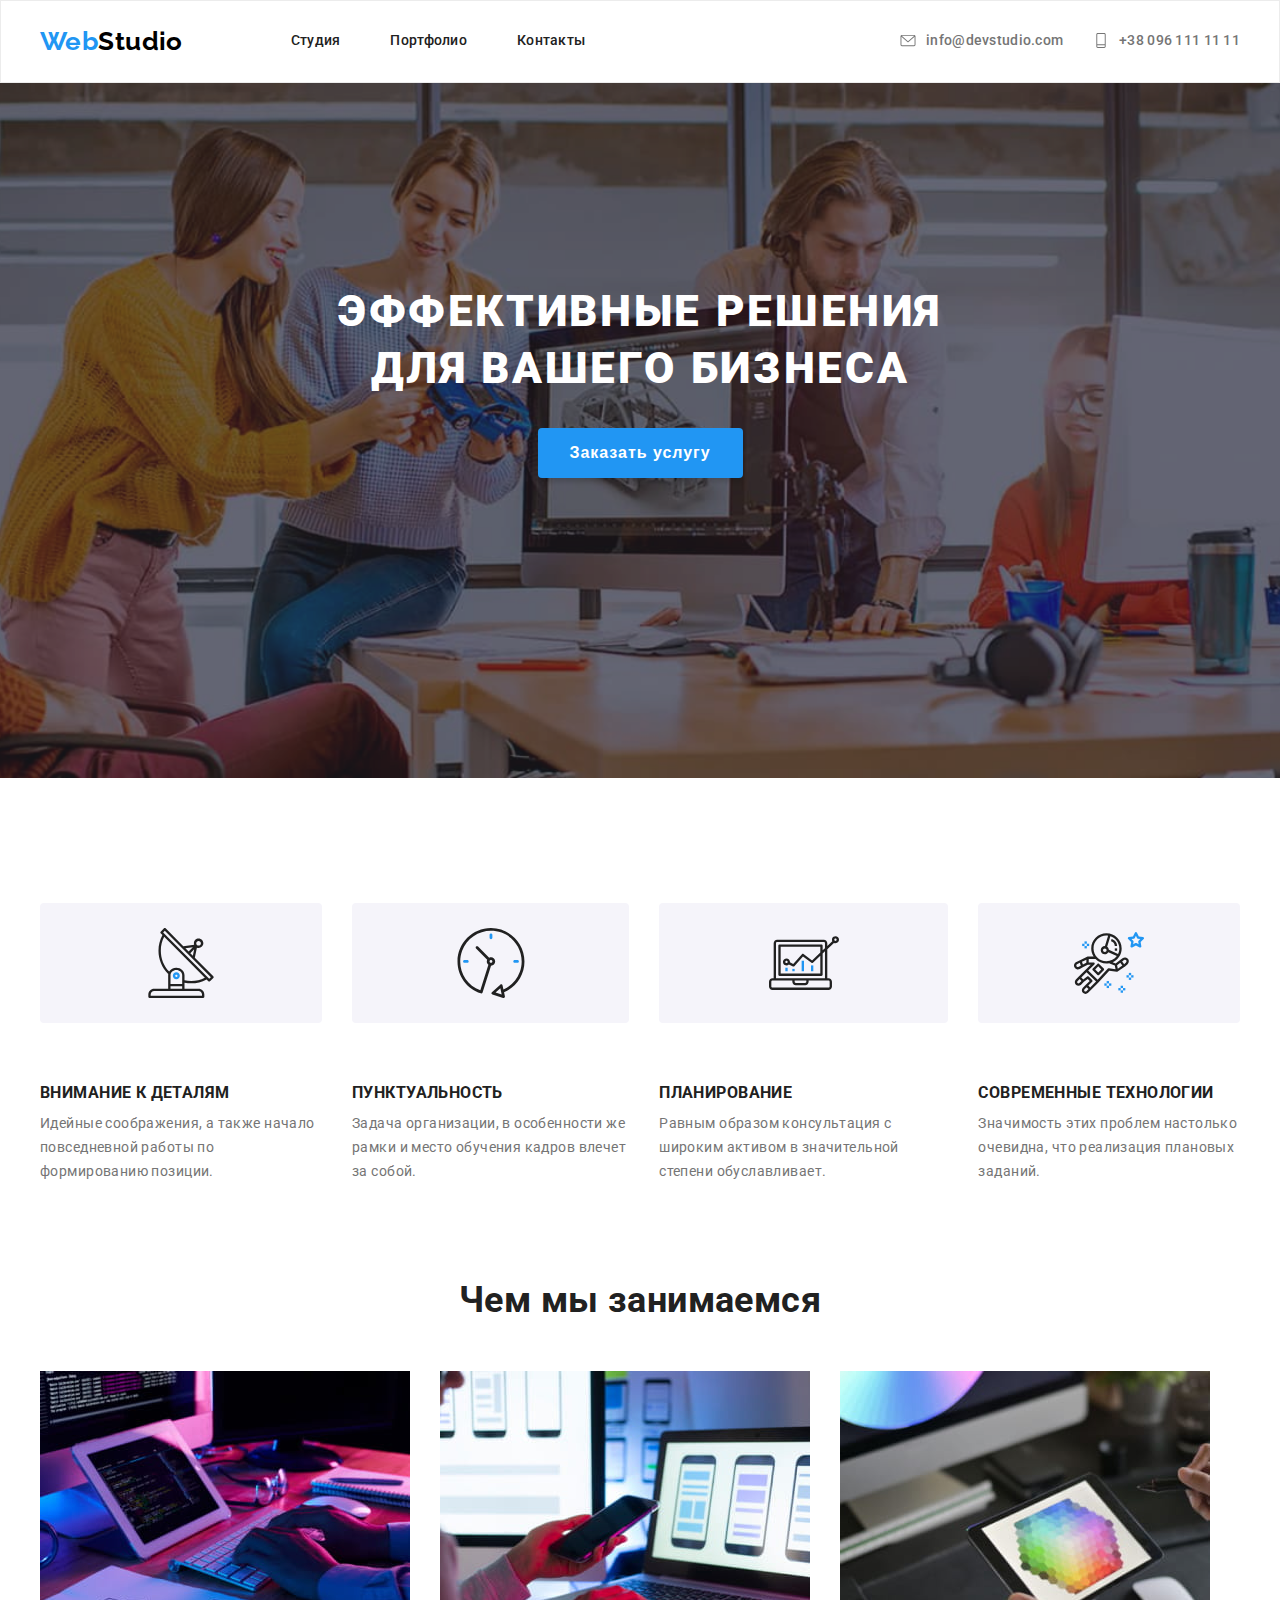
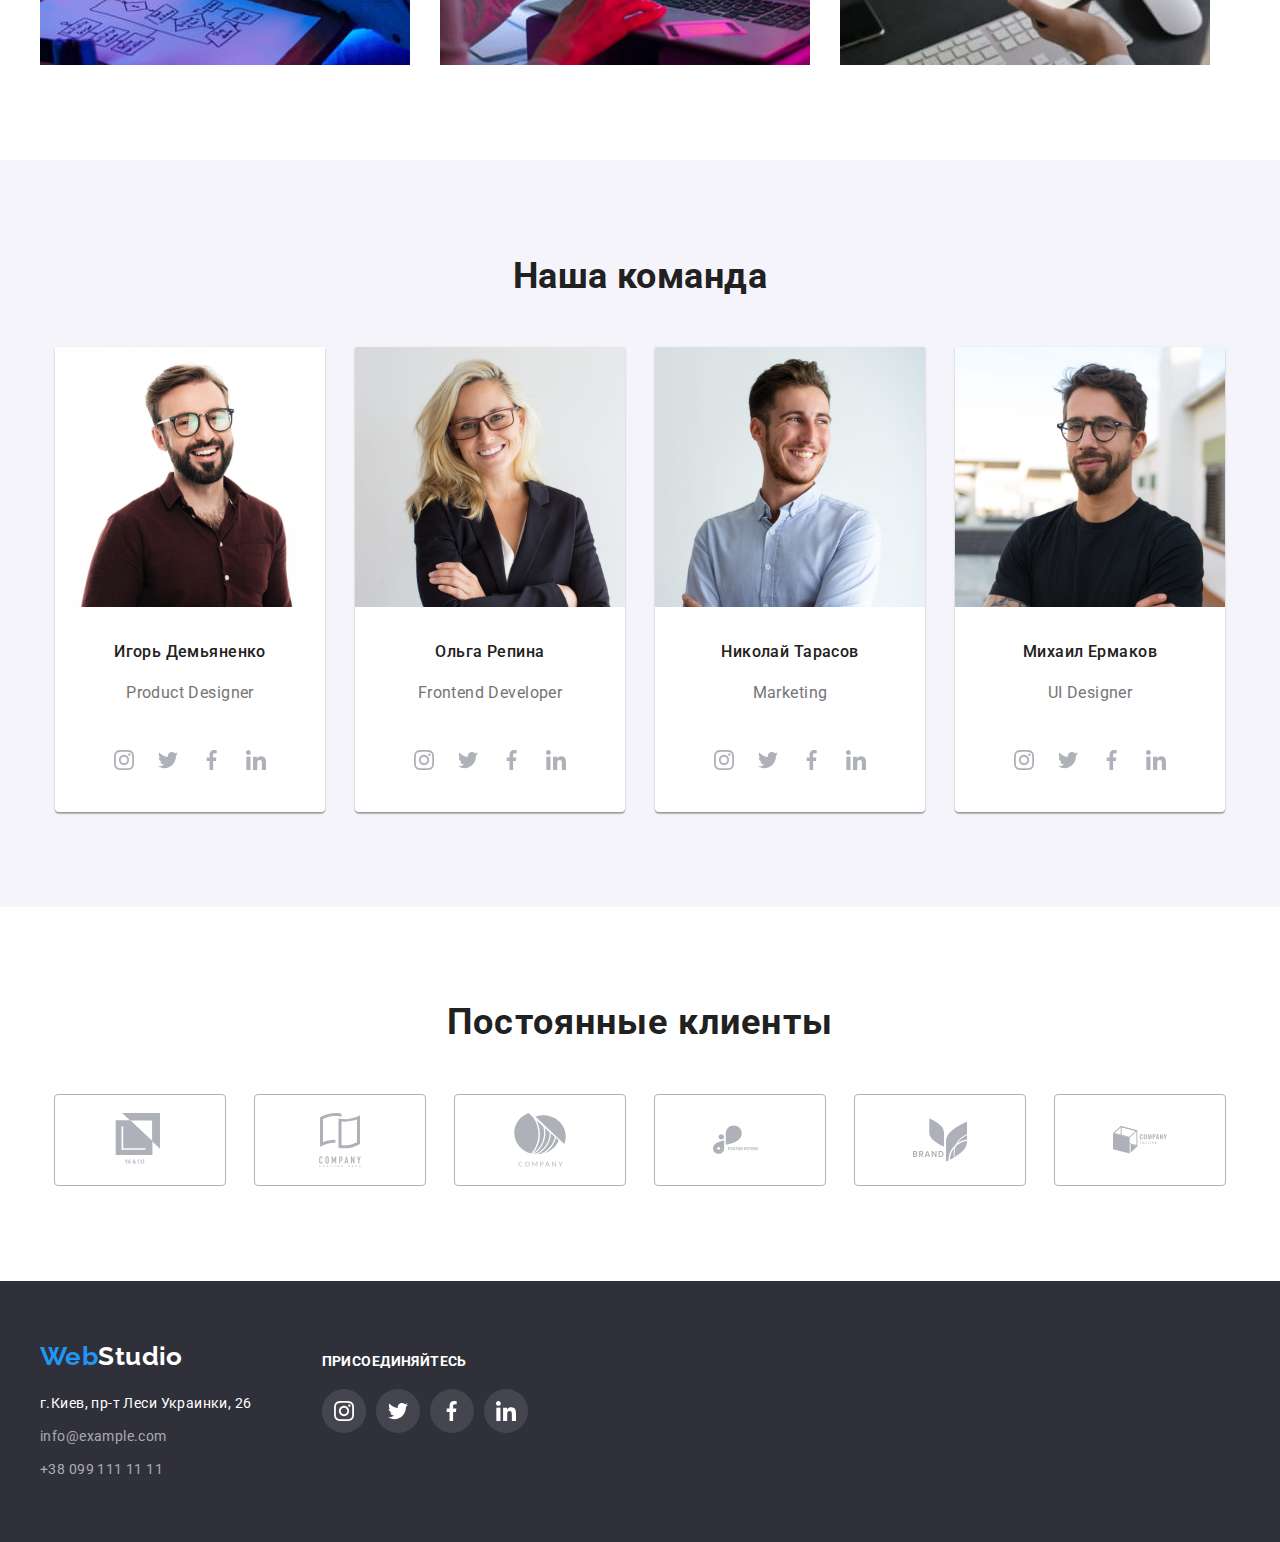
==== index.html @ d82851b7 "first commit" ====
<!DOCTYPE html>
<html lang="ru">
<head>
    <meta charset="UTF-8">
    <meta name="viewport" content="width=device-width, initial-scale=1.0">
    <title>Студия главная страница.</title>
    <link href="https://fonts.googleapis.com/css2?family=Raleway:wght@700&family=Roboto:wght@400;500;700;900&display=swap"
        rel="stylesheet">
        <link rel="stylesheet" href="https://cdnjs.cloudflare.com/ajax/libs/modern-normalize/1.0.0/modern-normalize.min.css"
            integrity="sha512-ISS7cAi1PEhQ8jnbJpJZMd29NlhNj4AWYyLOSp2CE/CsHxTCu+r+t0D2yoJudVrd0/8fTVPUVDzY5Tvli75u/g=="
            crossorigin="anonymous" />
    <link rel="stylesheet" href="./css/styles.css">
</head>
<body>
<!--------HEADER--------->
    <header class="header">
        <div class="container">
            <a class="logo" href="./index.html"> Web<span class="logo-black">Studio</span>
            </a>
            <nav class="navi">
                <ul class="navi-list">
                    <li class="item">
                        <a class="link current" href="./index.html">Студия</a>
                    </li>
                    <li class="item">
                        <a class="link" href="./portfolio.html">Портфолио</a>
                    </li>
                    <li class="item">
                        <a class="link" href="">Контакты</a>
                    </li>
                </ul>
            </nav>
            <ul class="header-contact">
                <li class="item">
                    <a class="link" href="mailto:info@devstudio.com">
                        <svg class="icon-header" width="16" height="15">
                            <use href="./images/sprite-main.svg#icon-mail"></use>
                          </svg> info@devstudio.com
                    </a>
                    </li>
                <li class="item">
                    <a class="link" href="tel:+380961111111">
                        <svg class="icon-header" width="16" height="15">
                            <use href="./images/sprite-main.svg#icon-tel"></use>
                          </svg> +38 096 111 11 11
                    </a>
                </li>
            </ul>
        </div>
    </header>
    <main>
<!----------HERO---------->
        <section class="hero overlay">
            <div class="container hero">
                <h1 class="hero-title">Эффективные решения <br />для вашего бизнеса</h1>
                <button class="main-button" type="button" >Заказать услугу</button>
            </div>
        </section>
<!--------FEATURES------->
        <section class="section features">
            <div class="container">
                <h2 class="features-title visually-hidden" >Особенности компании</h2>
                <ul class="features-list">
                    <li class="item">
                        <a href="#" class="features-logo">
                            <svg class="features-logo-svg" width="70" height="70">
                                <use href="./images/sprite-main.svg#icon-antenna-1"></use>
                            </svg>
                        </a>
                        <h3 class="title">Внимание к деталям</h3>
                        <p class="text">
                            Идейные соображения, а также начало повседневной работы по
                            формированию позиции.
                        </p>
                    </li>
                    <li class="item">
                        <a class="features-logo" href="#">
                            <svg class="features-logo-svg" width="70" height="70">
                                <use href="./images/sprite-main.svg#icon-clock-2"></use>
                            </svg>
                        </a>
                        <h3 class="title">Пунктуальность</h3>
                        <p class="text">
                            Задача организации, в особенности же рамки и место обучения кадров
                            влечет за собой.
                        </p>
                    </li>
                    <li class="item">
                        <a class="features-logo" href="#">
                            <svg class="features-logo-svg" width="70" height="70">
                                <use href="./images/sprite-main.svg#icon-diagram-3"></use>
                            </svg>
                        </a>
                        <h3 class="title">Планирование</h3>
                        <p class="text">
                            Равным образом консультация с широким активом в значительной
                            степени обуславливает.
                        </p>
                    </li>
                    <li class="item">
                        <a class="features-logo" href="#" >
                            <svg class="features-logo-svg" width="70" height="70">
                                <use href="./images/sprite-main.svg#icon-astronaut-4"></use>
                            </svg>
                        </a>
                        <h3 class="title">Современные технологии</h3>
                        <p class="text">
                            Значимость этих проблем настолько очевидна, что реализация
                            плановых заданий.
                        </p>
                    </li>
                </ul>
            </div>
        </section>
<!------SPECIALIZATION------>
        <section class="section specialization">
            <div class="container">
                <h2 class="title">Чем мы занимаемся</h2>
                <ul class="specialization-list">
                    <li class="item">
                        <img class="img" src="./images/specialization/studio-1.jpg"  alt="Разработка веб сайтов." />
                    </li>
                    <li class="item">
                        <img class="img" src="./images/specialization/studio-2.jpg"  alt="Разработка приложений." />
                    </li>
                    <li class="item">
                        <img class="img" src="./images/specialization/studio-3.jpg"  alt="Разработка фирменных стилей." />
                    </li>
                </ul>
            </div>
        </section>
<!---------TEAM--------->
        <section class="section team">
            <div class="container">
                <h2 class="team-title">Наша команда</h2>
                <ul class="team-list">
                    <li class="item">
                        <img class="team-face" src="./images/team/k-1.jpg" width="270" height="260" alt="сотрудник Игорь Демьяненко"/>
                        <h3 class="title">Игорь Демьяненко</h3>
                        <p class="text" lang="en">Product Designer</p>
                        <ul class="social-list">
                            <li class="social-item">
                                <a class="social-link" href="#">
                                    <svg class="social-logo" width="20" height="20">
                                        <use href="./images/sprite-main.svg#icon-instagram"></use>
                                    </svg>
                                </a>
                            </li>
                            <li class="social-item">
                                <a class="social-link" href="#">
                                    <svg class="social-logo" width="20" height="20">
                                        <use href="./images/sprite-main.svg#icon-tvitter"></use>
                                    </svg>
                                </a>
                            </li>
                            <li class="social-item">
                                <a class="social-link" href="#">
                                    <svg class="social-logo" width="20" height="20">
                                        <use href="./images/sprite-main.svg#icon-fasebook"></use>
                                    </svg>
                                </a>
                            </li>
                            <li class="social-item">
                                <a class="social-link" href="#">
                                    <svg class="social-logo" width="20" height="20">
                                        <use href="./images/sprite-main.svg#icon-linkedin"></use>
                                    </svg>
                                </a>
                            </li>
                        </ul>
                    </li>
                    <li class="item">
                        <img class="team-face" src="./images/team/k-2.jpg" width="270" height="260" alt="сотрудник Ольга Репина"/>
                        <h3 class="title">Ольга Репина</h3>
                        <p class="text" lang="en">Frontend Developer</p>
                        <ul class="social-list">
                            <li class="social-item">
                                <a class="social-link" href="#">
                                    <svg class="social-logo" width="20" height="20">
                                        <use href="./images/sprite-main.svg#icon-instagram"></use>
                                    </svg>
                                </a>
                            </li>
                            <li class="social-item">
                                <a class="social-link" href="#">
                                    <svg class="social-logo" width="20" height="20">
                                        <use href="./images/sprite-main.svg#icon-tvitter"></use>
                                    </svg>
                                </a>
                            </li>
                            <li class="social-item">
                                <a class="social-link" href="#">
                                    <svg class="social-logo" width="20" height="20">
                                        <use href="./images/sprite-main.svg#icon-fasebook"></use>
                                    </svg>
                                </a>
                            </li>
                            <li class="social-item">
                                <a class="social-link" href="#">
                                    <svg class="social-logo" width="20" height="20">
                                        <use href="./images/sprite-main.svg#icon-linkedin"></use>
                                    </svg>
                                </a>
                            </li>
                        </ul>
                    </li>
                    <li class="item">
                        <img class="team-face" src="./images/team/k-3.jpg" width="270" height="260" alt="сотрудник Николай Тарасов"/>
                        <h3 class="title">Николай Тарасов</h3>
                        <p class="text" lang="en">Marketing</p>
                        <ul class="social-list">
                            <li class="social-item">
                                <a class="social-link" href="">
                                    <svg class="social-logo" width="20" height="20">
                                        <use href="./images/sprite-main.svg#icon-instagram"></use>
                                    </svg>
                                </a>
                            </li>
                            <li class="social-item">
                                <a class="social-link" href="">
                                    <svg class="social-logo" width="20" height="20">
                                        <use href="./images/sprite-main.svg#icon-tvitter"></use>
                                    </svg>
                                </a>
                            </li>
                            <li class="social-item">
                                <a class="social-link" href="">
                                    <svg class="social-logo" width="20" height="20">
                                        <use href="./images/sprite-main.svg#icon-fasebook"></use>
                                    </svg>
                                </a>
                            </li>
                            <li class="social-item">
                                <a class="social-link" href="">
                                    <svg class="social-logo" width="20" height="20">
                                        <use href="./images/sprite-main.svg#icon-linkedin"></use>
                                    </svg>
                                </a>
                            </li>
                        </ul>
                    </li>
                    <li class="item">
                        <img class="team-face" src="./images/team/k-4.jpg" width="270" height="260" alt="сотрудник Михаил Ермаков"/>
                        <h3 class="title">Михаил Ермаков</h3>
                        <p class="text" lang="en">UI Designer</p>
                        <ul class="social-list">
                            <li class="social-item">
                                <a class="social-link" href="">
                                    <svg class="social-logo" width="20" height="20">
                                        <use href="./images/sprite-main.svg#icon-instagram"></use>
                                    </svg>
                                </a>
                            </li>
                            <li class="social-item">
                                <a class="social-link" href="">
                                    <svg class="social-logo" width="20" height="20">
                                        <use href="./images/sprite-main.svg#icon-tvitter"></use>
                                    </svg>
                                </a>
                            </li>
                            <li class="social-item">
                                <a class="social-link" href="">
                                    <svg class="social-logo" width="20" height="20">
                                        <use href="./images/sprite-main.svg#icon-fasebook"></use>
                                    </svg>
                                </a>
                            </li>
                            <li class="social-item">
                                <a class="social-link" href="">
                                    <svg class="social-logo" width="20" height="20">
                                        <use href="./images/sprite-main.svg#icon-linkedin"></use>
                                    </svg>
                                </a>
                            </li>
                        </ul>
                    </li>
                </ul>
            </div>
        </section>
<!-------Clients-------->
        <section class="section clients">
            <div class="container">
                <h2 class="title-clients">Постоянные клиенты</h2>
                <ul class="clients-list">
                    <li class="item">
                        <a class="link-clients-logo">
                            <svg class="clients-logo" width="170px" height="90px">
                                <use href="./images/sprite-main.svg#icon-clients-logo1"></use>
                            </svg>
                        </a>
                    </li>
                    <li class="item">
                        <a class="link-clients-logo">
                            <svg class="clients-logo" width="170px" height="90px">
                                <use href="./images/sprite-main.svg#icon-clients-logo2"></use>
                            </svg>
                        </a>
                    </li>
                    <li class="item">
                        <a class="link-clients-logo">
                            <svg class="clients-logo" width="170px" height="90px">
                                <use href="./images/sprite-main.svg#icon-clients-logo3"></use>
                            </svg>
                        </a>
                    </li>
                    <li class="item">
                        <a class="link-clients-logo">
                            <svg class="clients-logo" width="200px" height="150px">
                                <use href="./images/sprite-main.svg#icon-clients-logo4"></use>
                            </svg>
                        </a>
                    </li>
                    <li class="item">
                        <a class="link-clients-logo">
                            <svg class="clients-logo" width="170px" height="90px">
                                <use href="./images/sprite-main.svg#icon-clients-logo5"></use>
                            </svg>
                        </a>
                    </li>
                    <li class="item">
                        <a class="link-clients-logo">
                            <svg class="clients-logo" width="170px" height="90px">
                                <use href="./images/sprite-main.svg#icon-clients-logo6"></use>
                            </svg>
                        </a>
                    </li>
                </ul>
            </div>
        </section>
        </main>
    </main>
<!-----fOOTER------->
    <footer class="footer">
        <div class="container">
            <div class="footer-left-side">
                <a class="logo" href="./index.html"> Web<span class="logo-white">Studio</span>
                </a>
                <address>
                    <a class="address" target="_blank" rel="noopener noreferrer"
                        href="https://www.google.com.ua/maps/place/%D0%B1%D1%83%D0%BB.+%D0%9B%D0%B5%D1%81%D0%B8+%D0%A3%D0%BA%D1%80%D0%B0%D0%B8%D0%BD%D0%BA%D0%B8,+26,+%D0%9A%D0%B8%D0%B5%D0%B2,+02000/@50.4257909,30.5376412,16.75z/data=!4m8!1m2!2m1!1z0LMuINCa0LjQtdCyLCDQv9GALdGCINCb0LXRgdC4INCj0LrRgNCw0LjQvdC60LgsIDI2!3m4!1s0x40d4cf0e033ecbe9:0x57a4dffefec77da0!8m2!3d50.4265807!4d30.5383858?hl=ru">г.Киев,
                        пр-т Леси Украинки, 26</a>
                    <a class="contact" href="mailto:info@example.com">info@example.com</a>
                    <a class="contact" href="tel:+380991111111">+38 099 111 11 11</a>
                </address>
            </div>
            <div class="footer-social">
                <p class="footer-social-title">присоединяйтесь</p>
                <ul class="footer-social-list">
                    <li class="footer-social-item">
                        <a class="footer-social-link">
                            <svg class="footer-social-logo" width="20" height="20">
                                <use href="./images/sprite-main.svg#icon-instagram">
                                </use>
                            </svg>
                        </a>
                    </li>
                    <li class="footer-social-item">
                        <a class="footer-social-link">
                            <svg class="footer-social-logo" width="20" height="20">
                                <use href="./images/sprite-main.svg#icon-tvitter">
                                </use>
                            </svg>
                        </a>
                    </li>
                    <li class="footer-social-item">
                        <a class="footer-social-link">
                            <svg class="footer-social-logo" width="20" height="20">
                                <use href="./images/sprite-main.svg#icon-fasebook">
                                </use>
                            </svg>
                        </a>
                    </li>
                    <li class="footer-social-item">
                        <a class="footer-social-link">
                            <svg class="footer-social-logo" width="20" height="20">
                                <use href="./images/sprite-main.svg#icon-linkedin">
                                </use>
                            </svg>
                        </a>
                    </li>
                </ul>
            </div>
        </div>
    </footer>
 </body>
</html>
---- css/styles.css ----
/* ====================== Палитра ==================================*/
/*Основной цвет текста #212121*/
/*Вторичный цвет текста #757575 */
/*Фоновый цвет #FFFFFF */
/*Акцент #2196F3*/
/*Футер #2F303A*/
/* Сетка 1170*37 */

/* ====================== Базовый сброс =============================*/
h1,h2,h3,h4,h5,h6,p {
  margin: 0;
}
ul,ol {
  padding: 0;
  margin: 0;
  list-style: none;
}
img {
  display: block;
}
.link{
  text-decoration: none;
}
.address {
  font-style: normal;
}
/* ====================== Наследование =============================*/
:root {
  --text-color: #212121;
  --secindary-text-color: #757575;
  --bg-color: #ffffff;
  --akcent-color: #2196f3;
  --baner-color: #2f303a;
}
body {
  font-family: Roboto, sans-serif;
  font-size: 14px;
  letter-spacing: 0.03em;
  background-color: var(--bg-color);
  color: var(--text-color);
  margin: 0;
}
/* ====================== Components ================================*/
.visually-hidden {
  position: absolute !important;
  clip: rect(1px 1px 1px 1px); /* IE6, IE7 */
  clip: rect(1px, 1px, 1px, 1px);
  padding: 0 !important;
  border: 0 !important;
  height: 1px !important;
  width: 1px !important;
  overflow: hidden;
}
.container {
  margin: auto;
  width: 1200px;
  padding-left: 15px;
  padding-right: 15px;
}
.section {
  margin: auto;
  padding-top: 95px;
  padding-bottom: 95px;
}
.logo {
  display: block;
  font-family: Raleway, sans-serif;
  font-size: 26px;
  font-weight: bold;
  line-height: 1.2;
  color: var(--akcent-color);
  text-decoration: none;
}
.logo-black {
  color: #000000;
}
.logo-white {
  color: #ffffff;
}

/* ====================== HEADER =====================================*/
/* ====================== HEADER-NAVI =====================================*/
.header {
  border: 1px solid #ececec;
  background-image: url(./images/header-bg.png);
}
.header .container {
  display: flex;
  justify-content: space-between;
}
.header .logo {
  margin-right: 93px;
  padding-top: 25px;
  padding-bottom: 25px;
}
.navi {
  display: flex;
  justify-content: center;
  margin: 0;
}
.navi-list {
  display: flex;
  justify-content: center;
  margin-right: 300px;
 
}
.navi-list .item:not(:last-child) {
  margin-right: 50px;
}
.navi-list .link {
  position: relative;
  display: block;
  padding-top: 32px;
  padding-bottom: 32px;

  font-weight: 500;
  line-height: 1.14;
  letter-spacing: 0.02em;
  color: var(--text-color);
  text-decoration: none;
}
.navi-list .link:hover,
.navi-list .link:focus {
  color: var(--akcent-color);
}
/* ====================== HEADER-CONTACT =====================================*/
.header-contact {
  display: flex;
  justify-content: flex-end;
  margin: 0;
}
.header-contact .link {
  display: flex;
  padding-top: 32px;
  padding-bottom: 32px;

  font-weight: 500;
  line-height: 1.14;
  letter-spacing: 0.02em;
  color: var(--secindary-text-color);
}
.header-contact .item:not(:last-child){
  margin-right: 30px;
}
.header-contact .link:hover,
.header-contact .link:focus {
  color: var(--akcent-color);
}
.icon-header {
  fill: var(--secindary-text-color);
  margin-right: 10px;
}
.header-contact .link:focus .icon-header,
.header-contact .link:hover .icon-header {
  fill: var(--akcent-color);
}
/* ====================== HERO ==============================================*/
.hero{
  margin-left: auto;
  margin-right: auto;
  padding-bottom: 95px;

 height: 600px;
 max-width: 1600px;
 background-image:url(../images/hero/img-overlay-bg.png),
 url(../images/hero/img-overlay.jpg); 
 background-size: cover;
 background-position: center;
 background-repeat: no-repeat;
 background-color:  #C4C4C4;

 text-align: center;
}
.hero-title {
  margin: 0;
  padding-top: 200px;


  font-weight: 900;
  font-size: 44px;
  line-height: 1.3;
  text-align: center;
  letter-spacing: 0.06em;
  text-transform: uppercase;
  color: #ffffff;
  min-width: 696px;
}
.hero .main-button {
  margin-top: 30px;
  padding-bottom: 200px;

  min-width: 200px;
  padding: 10px 32px;
  border-radius: 4px;
  border: transparent;
  box-shadow: 0px 4px 4px rgba(0, 0, 0, 0.15);

  font-weight: bold;
  font-size: 16px;
  line-height: 1.9;
  text-align: center;
  letter-spacing: 0.06em;
  color: #ffffff;
  background-color: #2196f3;
  text-decoration: none;
}
.hero .main-button:hover,
.hero .main-button:focus {
  outline: none;
  cursor: pointer;
}
/* ====================== FEATURES ===========================================*/
.container .features-list {
  display: flex;
  justify-content: space-between;
}
.features-logo {
  display: flex;
  justify-content: center;
  align-items: center;
  
  margin: 30px auto;
  width: 100%;
  height: 120px;
  background-color: #F5F4FA;
  border-radius: 4px;
 }
.features-logo-svg {
  display: block;
  margin: 0 auto;
 } 
.features-list .item:not(:last-child) {
  margin-right: 30px;
}
.features-list .title {
  margin: 0;
  padding-top: 30px;
  text-transform: uppercase;
}
.features-list .text {
  margin-top: 10px;
  margin-bottom: 0;
  line-height: 1.71;
  color: var(--secindary-text-color);
}
/*=====================SPECIALIZATION==========================================*/
.section.specialization {
  padding-top: 0;
}
.specialization .title {
  margin-bottom: 0px;
  margin-top: 0;
  padding-bottom: 50px;

  font-weight: bold;
  font-size: 36px;
  line-height: 1.17;
  text-align: center;
  color: var(--text-color);
}
.specialization-list {
  display: flex;
  align-items: center;
  flex-wrap: wrap;
}
.specialization-list .item:not(:last-child) {
  margin-right: 30px;
}
/* ====================== TEAM ==========================================*/
.section.team {
  background-color: #f5f4fa;
}
.team-title {
  margin-top: 0;
  margin-bottom: 50px;

  font-weight: bold;
  font-size: 36px;
  line-height: 1.17;
  text-align: center;
  color: var(--text-color);
}
.container .team-list {
  display: flex;
  justify-content: space-around;
}
.team-list .title {
  margin-top: 30px;
  margin-bottom: 10px;

  font-weight: 500;
  font-size: 16px;
  line-height: 1.9;
  text-align: center;
  color: var(--text-color);
}
.team-list .text {
  margin-bottom: 0;
  margin-top: 0;
  padding-bottom: 30px;

  font-size: 16px;
  line-height: 1.9;
  text-align: center;
  color: var(--secindary-text-color);
}
.team-list .item {
  background-color: #ffffff;
  background: #FFFFFF;
  box-shadow: 0px 1px 3px rgba(0, 0, 0, 0.12), 0px 1px 1px rgba(0, 0, 0, 0.14), 0px 2px 1px rgba(0, 0, 0, 0.2);
  border-radius: 0px 0px 4px 4px;

}
/* ====================== team-sotial ========================================*/
.social-list {
  display: flex;
  justify-content: center;
  align-items: center;
  margin: auto;
  margin-bottom: 30px;

  width: 206px;
  height: 44px;
}
.social-link {
  display: flex;

  width: 44px;
  height: 44px;
  border-radius: 50%;
}
.social-link:hover,
.social-link:focus {
  background-color: var(--akcent-color);
}
.social-logo {
  display: block;
  justify-content: center;
  align-items: center;
  margin: auto;

  width: 20px;
  height: 20px;
  fill: #afb1b8;
}
.social-link:hover .social-logo,
.social-link:focus .social-logo {
  background-color: var(--akcent-color);
  fill: white;
}

/* ====================== Clients ==========================================*/
.title-clients {
  margin-top: 0;
  margin-bottom: 50px;

  font-weight: bold;
  font-size: 36px;
  line-height: 1.166;
  text-align: center;
  letter-spacing: 0.03em;
  color: var(--text-color);
}
.clients-list {
  display: flex;
  justify-content: space-around;
  align-items: center;
}
.link-clients-logo {
  display: flex;
  width: 170px;
  height: 90px;
  border: 1px solid #afb1b8;
  border-radius: 4px;
}
.link-clients-logo:hover,
.link-clients-logo:focus {
  border: 1px solid var(--akcent-color);
}
.clients-logo {
  margin: auto;
  width: 60%;
  height: 60%;
  background-size: contain;
  background-repeat: no-repeat;
  background-position: center;
  fill: #afb1b8;
}
.link-clients-logo:hover .clients-logo,
.link-clients-logo:focus .clients-logo {
  fill: var(--akcent-color);
}
/* ======================fOOTER=========================================*/
.footer .container {
  display: flex;
  justify-content: start;
}
.footer {
  padding-bottom: 60px;
  padding-top: 60px;
  background-color: var(--baner-color);
}
.footer .address {
  display: block;
  margin-bottom: 9px;
  margin-top: 20px;

  font-style: normal;
  line-height: 1.71;
  color: #ffffff;
  text-decoration: none;
}
.footer .contact {
  display: block;
  font-style: normal;
  line-height: 1.71;
  color: rgba(255, 255, 255, 0.6);
  text-decoration: none;
}
.contact:not(:last-child) {
  margin-bottom: 9px;
}

/* ======================fOOTER-social=========================================*/
.footer-social-title {
  padding-left: 70px;
  margin-top: 12px;
  margin-bottom: 20px;

  font-family: Roboto, sans-serif;
  font-style: normal;
  font-weight: bold;
  font-size: 14px;
  line-height: 16px;
  letter-spacing: 0.03em;
  text-transform: uppercase;
  color: #ffffff;
}
.footer-social-list {
  display: flex;
  justify-content: space-between;
  align-items: center;
  /* padding-left: 70px; */
  margin-left: 70px;
}
.footer-social-link {
  display: flex;
  justify-content: center;
  align-items: center;
  margin-right: 10px;

  width: 44px;
  height: 44px;
  fill: #ffffff;
  background-color: rgba(255, 255, 255, 0.1);
  border-radius: 50%;

}
.footer-social-link:hover,
.footer-social-link:focus {
  background-color: var(--akcent-color);
}
/* ======================Partfolio=======================================*/

/* ======================Button=======================================*/
.button-list {
  display: flex;
  justify-content: center;
  padding-bottom: 50px;
}
.button-list .item:not(:last-child) {
  margin-right: 8px;
}
.button {
  margin-right: 8px;
  padding: 6px 22px;

  height: 38px;
  font-family: inherit;
  font-weight: 500;
  font-size: 16px;
  line-height: 1.6;
  text-align: center;
  letter-spacing: 0.03em;
  color: var(--text-color);
  border: none;
  border-radius: 4px;

}
.button:hover,
.button:focus {
  color: #ffffff;
  background-color: #2196f3;
  outline: none;
  cursor: pointer;
}
/* ======================Main=======================================*/
.partfolio-list {
  display: flex;
  flex-wrap: wrap;
  justify-content: space-between;
}
.partfolio-list .item {
  width: calc((100% - 60px) / 3);
  margin-bottom: 30px;
  border: 1px solid #eeeeee;
}
.partfolio-list .item:hover {
  box-shadow: 0px 1px 1px rgba(0, 0, 0, 0.12), 0px 4px 4px rgba(0, 0, 0, 0.06),
    1px 4px 6px rgba(0, 0, 0, 0.16);
}
.partfolio-list .item:nth-child(3n + 3) {
  margin-right: 0;
}
.partfolio-list .title {
  margin-top: 20px;
  margin-bottom: 4px;
  margin-left: 24px;

  font-weight: bold;
  font-size: 18px;
  line-height: 2;
  letter-spacing: 0.06em;
  color: var(--text-color);
}
.partfolio-list .text {
  display: block;
  margin-bottom: 20px;
  margin-left: 24px;

  font-size: 16px;
  text-align: start;
  line-height: 1.9;
  color: var(--secindary-text-color);
}
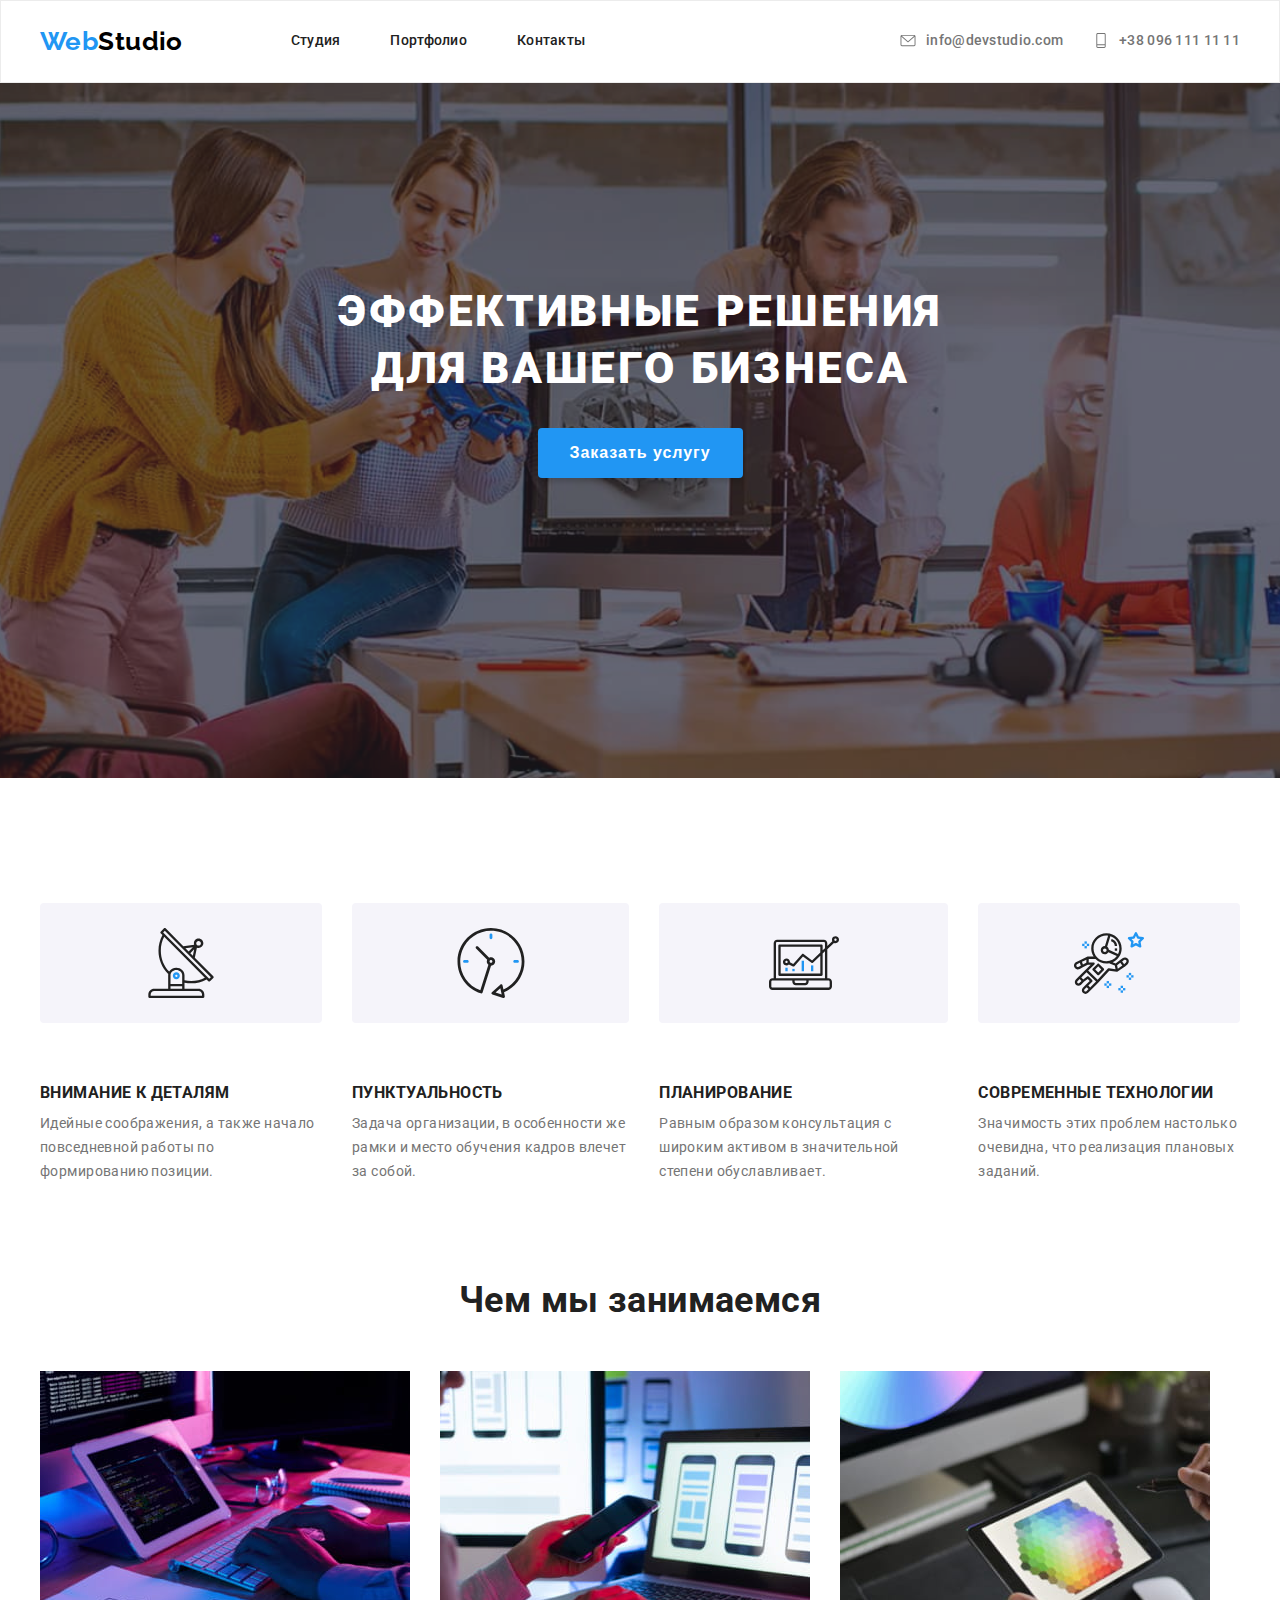
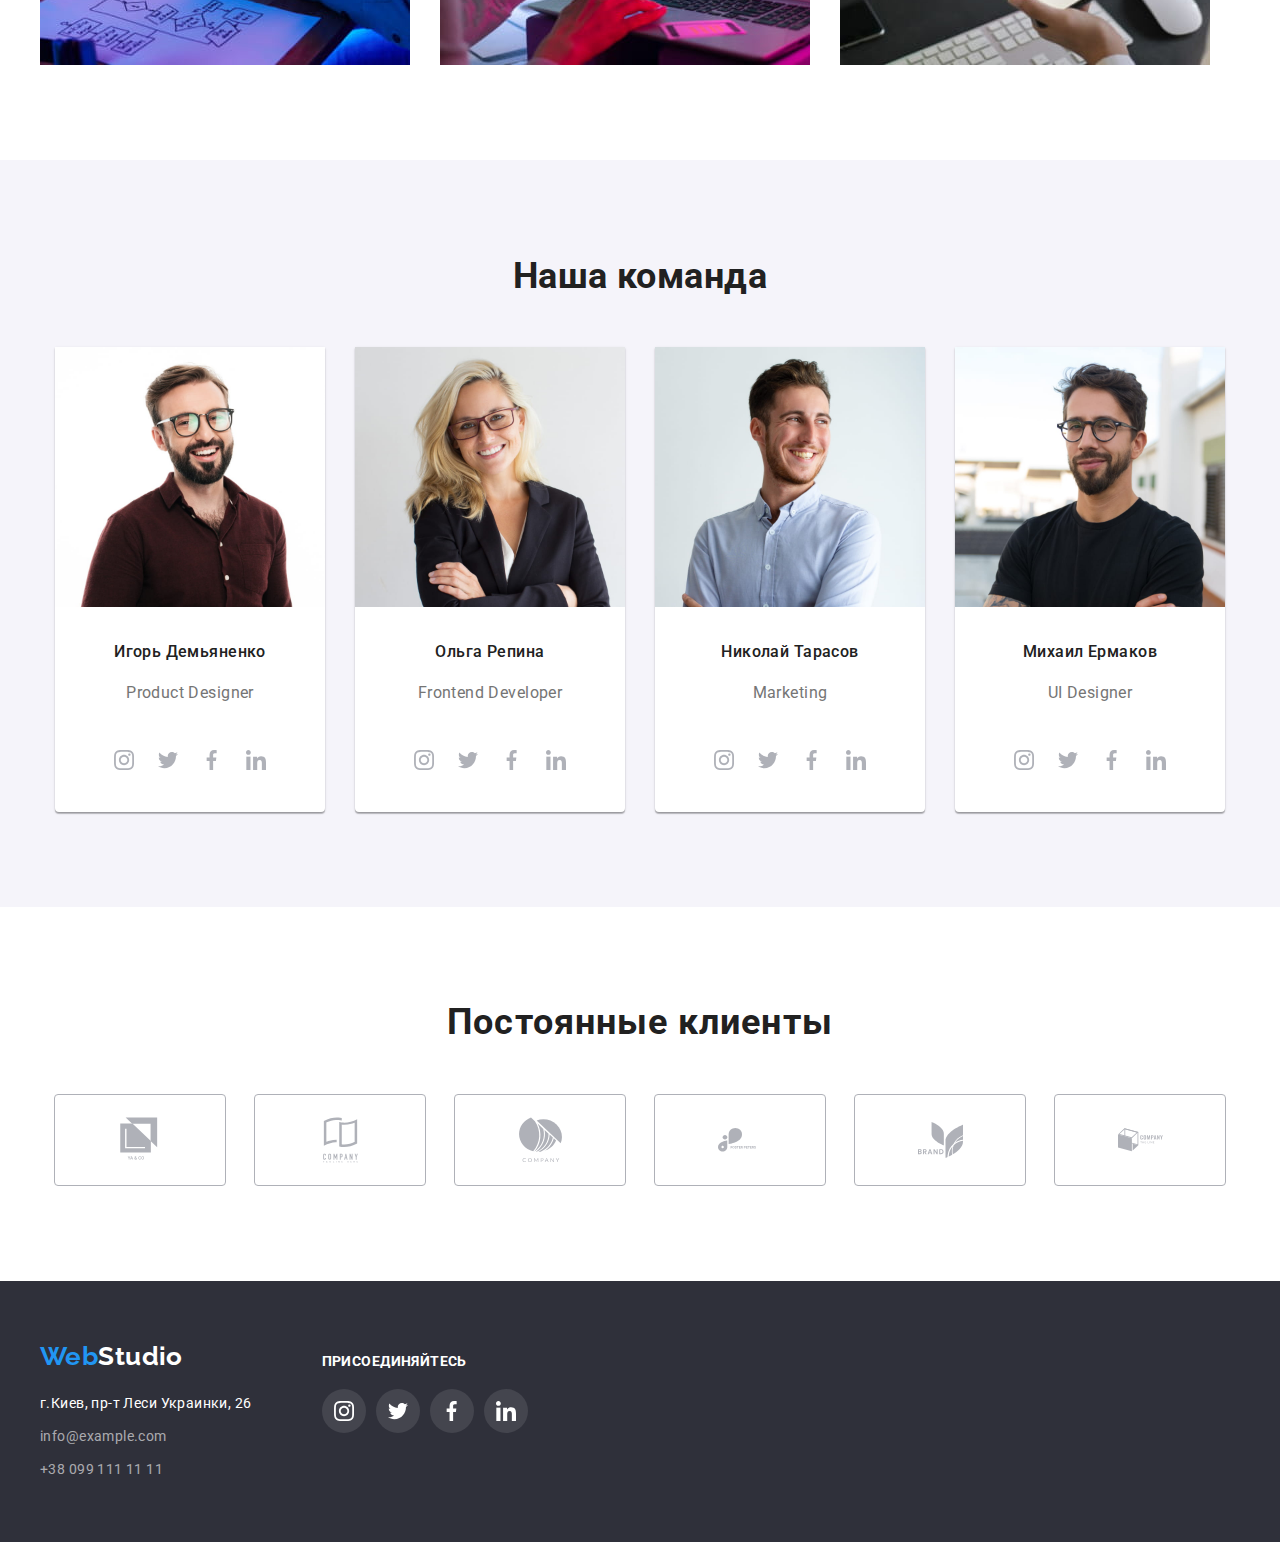
==== commit ff768894: "js done" ====
--- a/index.html
+++ b/index.html
@@ -53,7 +53,7 @@
         <section class="hero overlay">
             <div class="container hero">
                 <h1 class="hero-title">Эффективные решения <br />для вашего бизнеса</h1>
-                <button class="main-button" type="button" >Заказать услугу</button>
+                <button class="main-button" type="button" data-modal-open >Заказать услугу</button>
             </div>
         </section>
 <!--------FEATURES------->
@@ -284,42 +284,42 @@
                 <ul class="clients-list">
                     <li class="item">
                         <a class="link-clients-logo">
-                            <svg class="clients-logo" width="170px" height="90px">
+                            <svg class="clients-logo" >
                                 <use href="./images/sprite-main.svg#icon-clients-logo1"></use>
                             </svg>
                         </a>
                     </li>
                     <li class="item">
                         <a class="link-clients-logo">
-                            <svg class="clients-logo" width="170px" height="90px">
+                            <svg class="clients-logo">
                                 <use href="./images/sprite-main.svg#icon-clients-logo2"></use>
                             </svg>
                         </a>
                     </li>
                     <li class="item">
                         <a class="link-clients-logo">
-                            <svg class="clients-logo" width="170px" height="90px">
+                            <svg class="clients-logo">
                                 <use href="./images/sprite-main.svg#icon-clients-logo3"></use>
                             </svg>
                         </a>
                     </li>
                     <li class="item">
                         <a class="link-clients-logo">
-                            <svg class="clients-logo" width="200px" height="150px">
+                            <svg class="clients-logo">
                                 <use href="./images/sprite-main.svg#icon-clients-logo4"></use>
                             </svg>
                         </a>
                     </li>
                     <li class="item">
                         <a class="link-clients-logo">
-                            <svg class="clients-logo" width="170px" height="90px">
+                            <svg class="clients-logo">
                                 <use href="./images/sprite-main.svg#icon-clients-logo5"></use>
                             </svg>
                         </a>
                     </li>
                     <li class="item">
                         <a class="link-clients-logo">
-                            <svg class="clients-logo" width="170px" height="90px">
+                            <svg class="clients-logo">
                                 <use href="./images/sprite-main.svg#icon-clients-logo6"></use>
                             </svg>
                         </a>
@@ -382,5 +382,18 @@
             </div>
         </div>
     </footer>
+<!---backdrop------>
+    <div class="modal is-hidden" data-modal>
+        <div class="modal-window">
+          <button class="modal-button-close" type="button" data-modal-close >
+            <svg class="modal-close-svg" width="18" height="18" viewBox="0 0 18 18" fill="none">
+              <path
+                d="M15 4.10786L13.8921 3L9.5 7.39214L5.10786 3L4 4.10786L8.39214 8.5L4 12.8921L5.10786 14L9.5 9.60786L13.8921 14L15 12.8921L10.6079 8.5L15 4.10786Z"
+                fill="" />
+            </svg>
+          </button>
+        </div>
+    </div>
  </body>
+ <script src="./js/modal.js"></script>
 </html>--- a/css/styles.css
+++ b/css/styles.css
@@ -41,6 +41,33 @@
   margin: 0;
 }
 /* ====================== Components ================================*/
+
+.container {
+  margin: auto;
+  width: 1200px;
+  padding-left: 15px;
+  padding-right: 15px;
+}
+.section {
+  margin: 0 auto;
+  padding-top: 95px;
+  padding-bottom: 95px;
+}
+.logo {
+  display: block;
+  font-family: Raleway, sans-serif;
+  font-size: 26px;
+  font-weight: bold;
+  line-height: 1.2;
+  color: var(--akcent-color);
+  text-decoration: none;
+}
+.logo-black {
+  color: #000000;
+}
+.logo-white {
+  color: #ffffff;
+}
 .visually-hidden {
   position: absolute !important;
   clip: rect(1px 1px 1px 1px); /* IE6, IE7 */
@@ -51,38 +78,17 @@
   width: 1px !important;
   overflow: hidden;
 }
-.container {
-  margin: auto;
-  width: 1200px;
-  padding-left: 15px;
-  padding-right: 15px;
-}
-.section {
-  margin: auto;
-  padding-top: 95px;
-  padding-bottom: 95px;
-}
-.logo {
-  display: block;
-  font-family: Raleway, sans-serif;
-  font-size: 26px;
-  font-weight: bold;
-  line-height: 1.2;
-  color: var(--akcent-color);
-  text-decoration: none;
-}
-.logo-black {
-  color: #000000;
-}
-.logo-white {
-  color: #ffffff;
-}
-
 /* ====================== HEADER =====================================*/
 /* ====================== HEADER-NAVI =====================================*/
 .header {
   border: 1px solid #ececec;
   background-image: url(./images/header-bg.png);
+  background-color: #FFFFFF;
+  
+  /* position: fixed;
+  top: 5%;
+  left: 50%;
+  transform: translate(-50%,-50%); */
 }
 .header .container {
   display: flex;
@@ -93,6 +99,7 @@
   padding-top: 25px;
   padding-bottom: 25px;
 }
+/* ====================== HEADER-NAVI =====================================*/
 .navi {
   display: flex;
   justify-content: center;
@@ -379,8 +386,8 @@
 }
 .clients-logo {
   margin: auto;
-  width: 60%;
-  height: 60%;
+  width: 45px;
+  height: 60px;
   background-size: contain;
   background-repeat: no-repeat;
   background-position: center;
@@ -460,9 +467,62 @@
 .footer-social-link:focus {
   background-color: var(--akcent-color);
 }
+/* ====================== Beckdrop-Modal ===================================*/
+.modal.is-hidden{
+   opacity:0;
+   pointer-events: none;
+}
+.modal{
+  position: fixed;
+  top: 0;
+  left: 0;
+  z-index: 10;
+  opacity: 1;
+  pointer-events:1;
+
+  width: 100%;
+  height: 100%;
+  background-color: rgba(0, 0, 0, 0.2);
+}
+.modal-window {
+  position: absolute;
+  top: 50%;
+  left: 50%;
+  transform: translate(-50%, -50%);
+
+  min-width: 528px;
+  min-height: 581px;
+  background-color: #ffffff;
+  border-radius: 4px;
+  box-shadow: 0px 1px 3px rgba(0, 0, 0, 0.12), 0px 1px 1px rgba(0, 0, 0, 0.14),
+    0px 2px 1px rgba(0, 0, 0, 0.2);
+}
+.modal-button-close {
+  display: flex;
+  justify-content: center;
+  align-items: center;
+  margin-top: 8px;
+  margin-left: auto;
+  margin-right: 8px;
+
+  width: 30px;
+  height: 30px;
+  border-radius: 50%;
+  border: 1px solid rgba(0, 0, 0, 0.1);
+
+}
+.modal-close-svg {
+  display: flex;
+  width: 18px;
+  height: 18px;
+  fill: #212121;
+  background-repeat: no-repeat;
+  background-size: cover;
+  background-position: center;
+}
 /* ======================Partfolio=======================================*/
 
-/* ======================Button=======================================*/
+/* ======================Button-Partfolio=======================================*/
 .button-list {
   display: flex;
   justify-content: center;
@@ -494,7 +554,7 @@
   outline: none;
   cursor: pointer;
 }
-/* ======================Main=======================================*/
+/* ======================Main-Partfolio=======================================*/
 .partfolio-list {
   display: flex;
   flex-wrap: wrap;
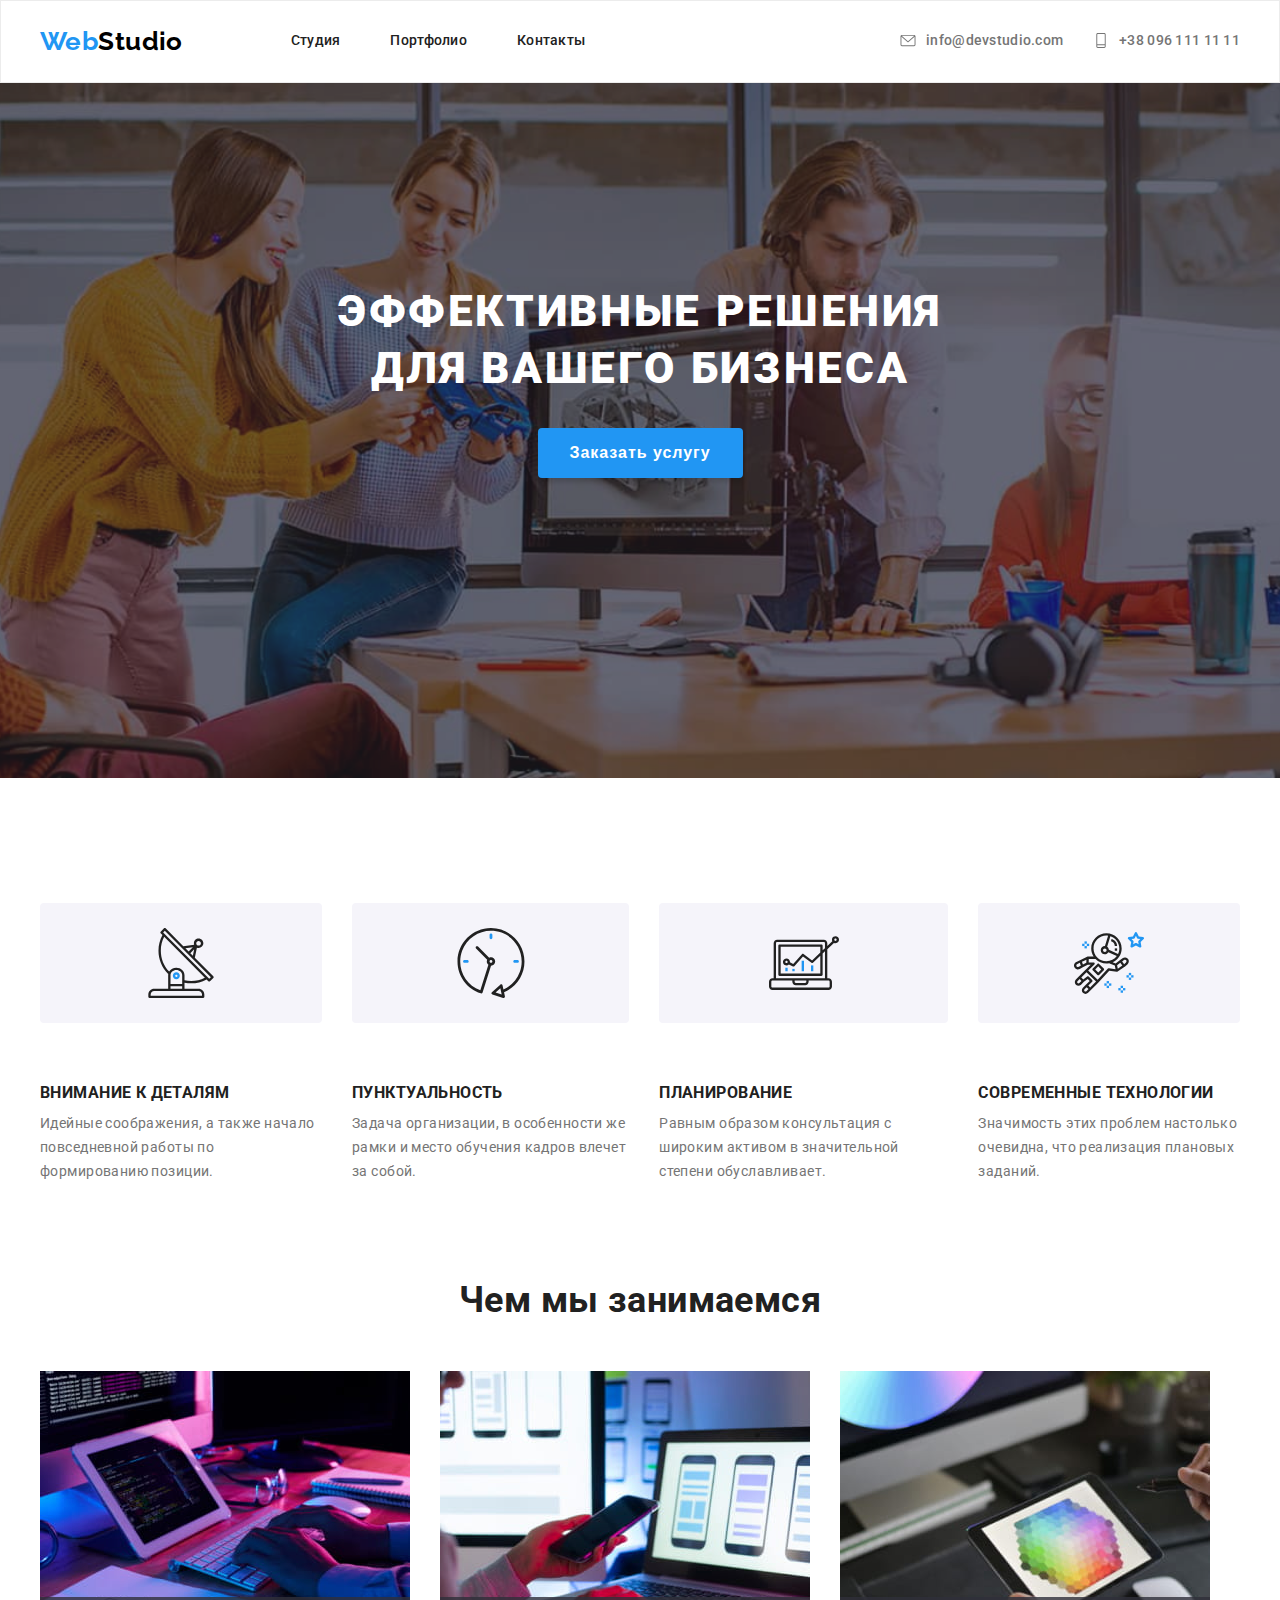
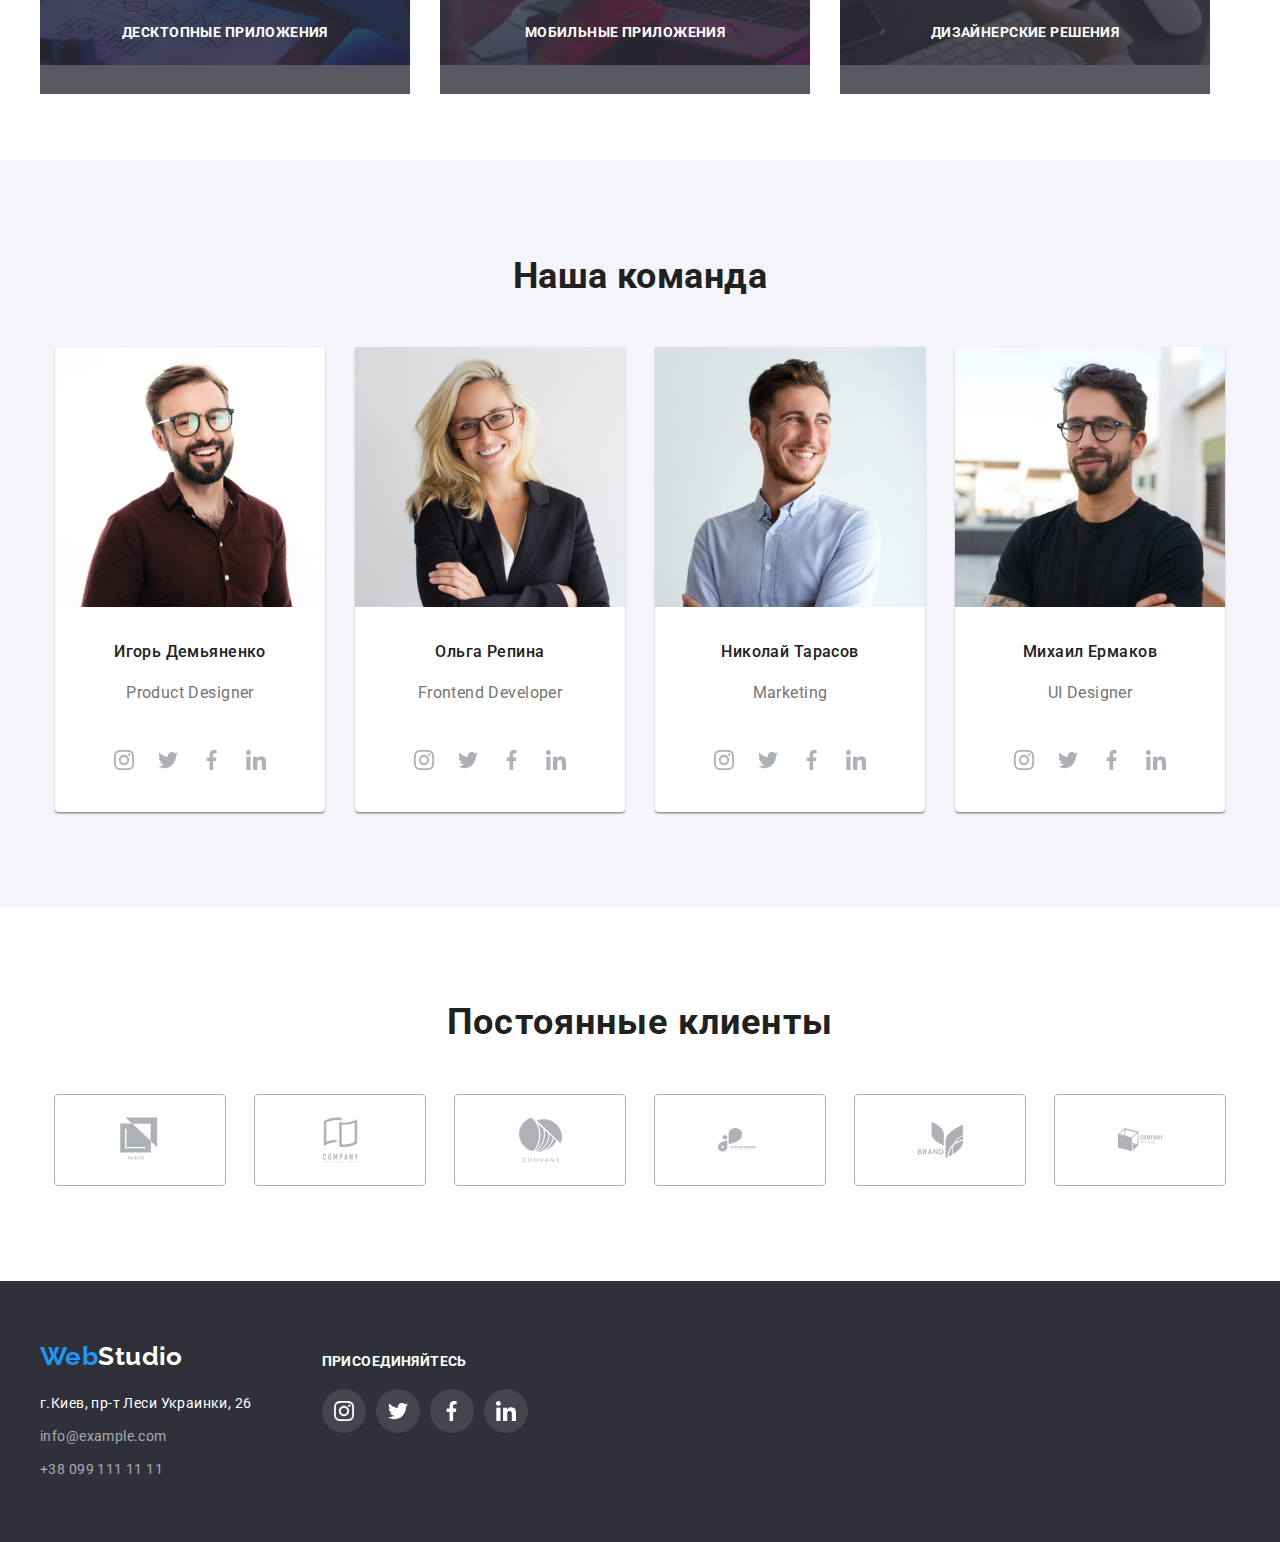
==== commit 0bf1b484: "specialization-position-absolute-done" ====
--- a/index.html
+++ b/index.html
@@ -118,13 +118,22 @@
                 <h2 class="title">Чем мы занимаемся</h2>
                 <ul class="specialization-list">
                     <li class="item">
-                        <img class="img" src="./images/specialization/studio-1.jpg"  alt="Разработка веб сайтов." />
-                    </li>
-                    <li class="item">
-                        <img class="img" src="./images/specialization/studio-2.jpg"  alt="Разработка приложений." />
-                    </li>
-                    <li class="item">
-                        <img class="img" src="./images/specialization/studio-3.jpg"  alt="Разработка фирменных стилей." />
+                        <div class="specialization-thumb">
+                            <img class="img" src="./images/specialization/studio-1.jpg"  alt="Разработка веб сайтов." />
+                            <h3 class="specialization-title">Десктопные приложения</h3>
+                        </div>
+                    </li>
+                    <li class="item">
+                        <div class="specialization-thumb">
+                            <img class="img" src="./images/specialization/studio-2.jpg"  alt="Разработка приложений." />
+                            <h3 class="specialization-title">Мобильные приложения</h3>
+                        </div>
+                    </li>
+                    <li class="item">
+                        <div class="specialization-thumb">
+                            <img class="img" src="./images/specialization/studio-3.jpg"  alt="Разработка фирменных стилей." />
+                            <h3 class="specialization-title">Дизайнерские решения</h3>
+                        </div>
                     </li>
                 </ul>
             </div>
@@ -383,17 +392,23 @@
         </div>
     </footer>
 <!---backdrop------>
-    <div class="modal is-hidden" data-modal>
+    <div class="backdrop is-hidden" data-modal>
         <div class="modal-window">
           <button class="modal-button-close" type="button" data-modal-close >
-            <svg class="modal-close-svg" width="18" height="18" viewBox="0 0 18 18" fill="none">
-              <path
-                d="M15 4.10786L13.8921 3L9.5 7.39214L5.10786 3L4 4.10786L8.39214 8.5L4 12.8921L5.10786 14L9.5 9.60786L13.8921 14L15 12.8921L10.6079 8.5L15 4.10786Z"
-                fill="" />
+            <svg class="modal-close-svg">
+              <use href="./images/sprite-main.svg#icon-modal-close">
+              </use>
             </svg>
           </button>
         </div>
     </div>
+    <!-- <div class="fixed">
+        <a href="#">
+            <svg width="100" height="100">
+                <use href="./images/sprite-main.svg#icon-diagram-3"></use>
+            </svg>
+        </a>
+    </div> -->
  </body>
  <script src="./js/modal.js"></script>
 </html>--- a/css/styles.css
+++ b/css/styles.css
@@ -84,12 +84,19 @@
   border: 1px solid #ececec;
   background-image: url(./images/header-bg.png);
   background-color: #FFFFFF;
-  
-  /* position: fixed;
-  top: 5%;
-  left: 50%;
-  transform: translate(-50%,-50%); */
-}
+}
+/* .fixed {
+  display: flex;
+  width: 100px;
+  height: 100px;
+  position: fixed;
+  top:80%;
+  left:90%;
+  outline: 1px solid var(--akcent-color);
+  box-shadow: 0px 1px 1px rgba(0, 0, 0, 0.12), 0px 4px 4px rgba(0, 0, 0, 0.06),
+    1px 4px 6px rgba(0, 0, 0, 0.16);
+  border-radius: 0px 0px 4px 4px;
+} */
 .header .container {
   display: flex;
   justify-content: space-between;
@@ -273,6 +280,30 @@
 .specialization-list .item:not(:last-child) {
   margin-right: 30px;
 }
+
+.specialization-thumb {
+  position: relative;
+  width: 370px;
+  height: 294px;
+}
+.specialization-title {
+  position: absolute;
+  top: 77%;
+  left: 0%;
+  margin: 0;
+  padding-top: 27px;
+
+  width: 370px;
+  height: 70px;
+  font-weight: bold;
+  font-size: 14px;
+  line-height: 1.142;
+  text-align: center;
+  letter-spacing: 0.03em;
+  text-transform: uppercase;
+  color: #ffffff;
+  background: rgba(47, 48, 58, 0.8);
+}
 /* ====================== TEAM ==========================================*/
 .section.team {
   background-color: #f5f4fa;
@@ -468,11 +499,11 @@
   background-color: var(--akcent-color);
 }
 /* ====================== Beckdrop-Modal ===================================*/
-.modal.is-hidden{
+.backdrop.is-hidden{
    opacity:0;
    pointer-events: none;
 }
-.modal{
+.backdrop{
   position: fixed;
   top: 0;
   left: 0;
@@ -513,6 +544,8 @@
 }
 .modal-close-svg {
   display: flex;
+  justify-content: center;
+  align-items: center;
   width: 18px;
   height: 18px;
   fill: #212121;
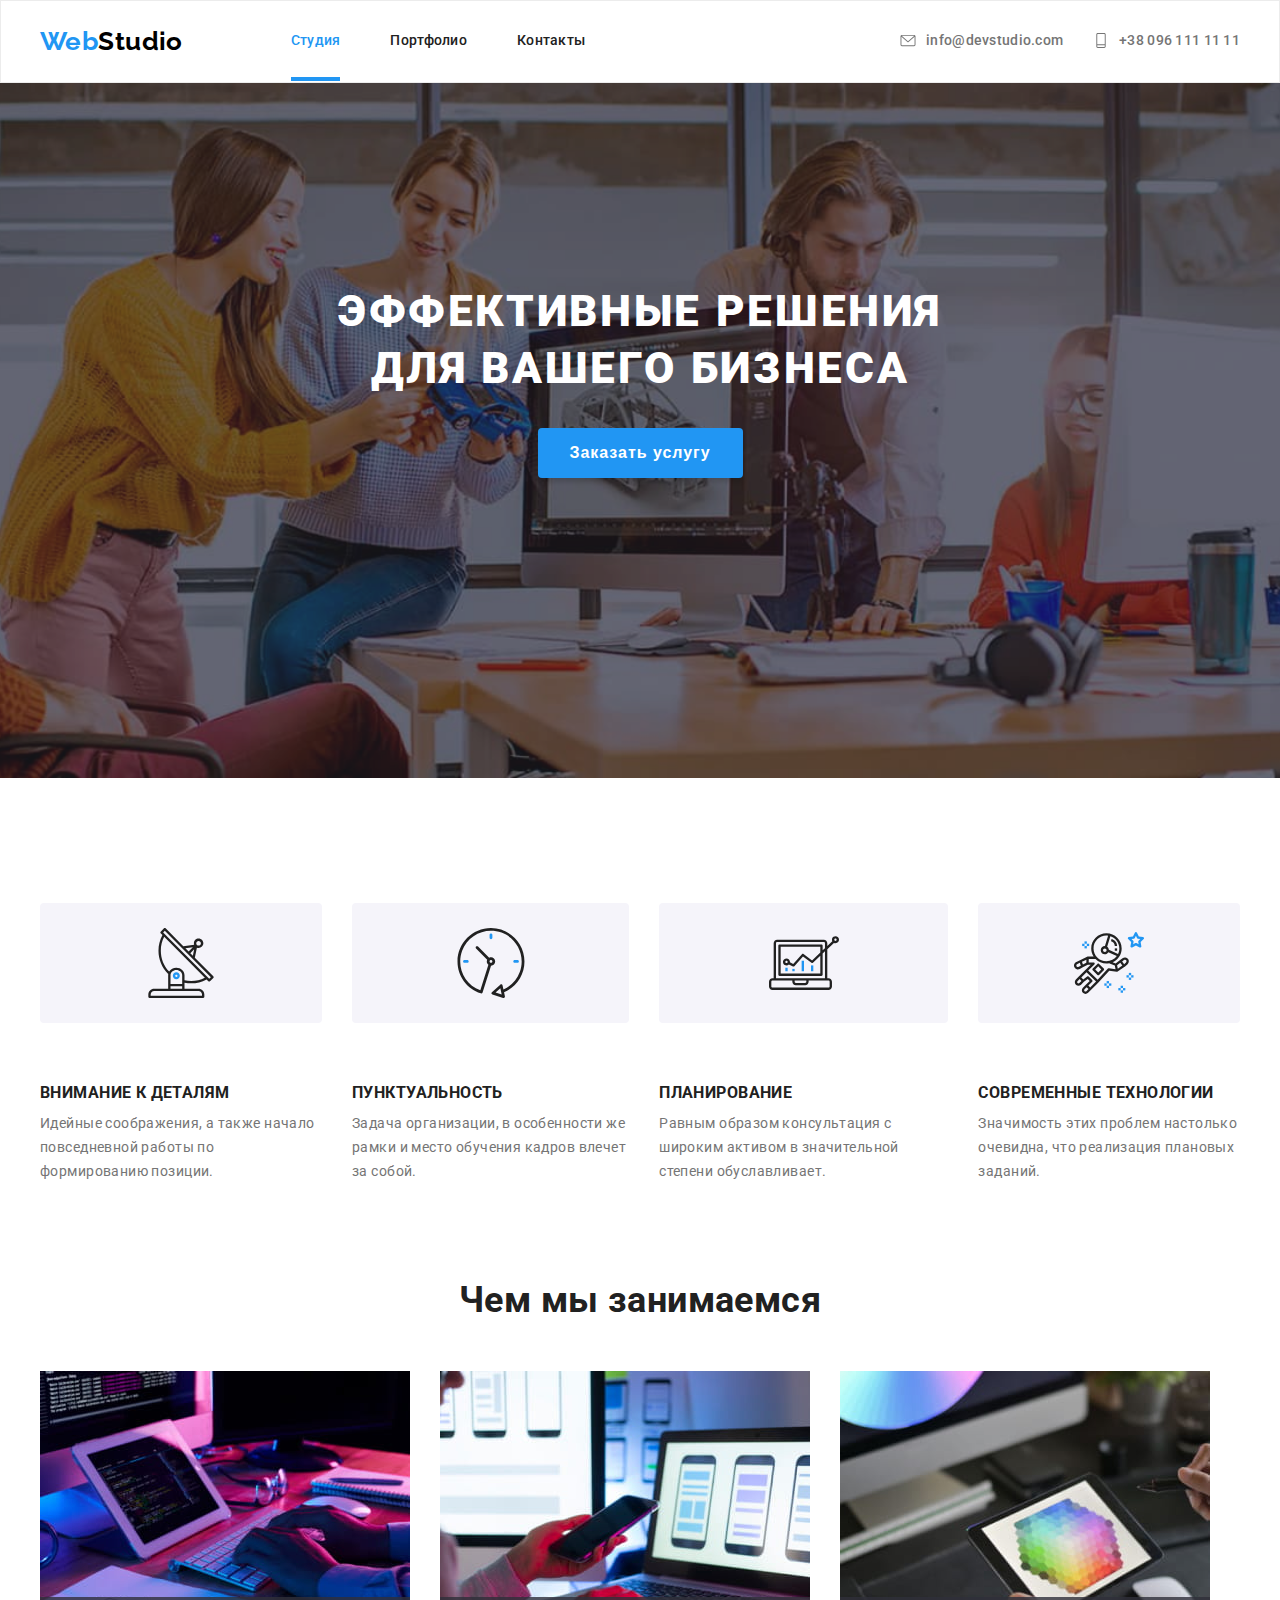
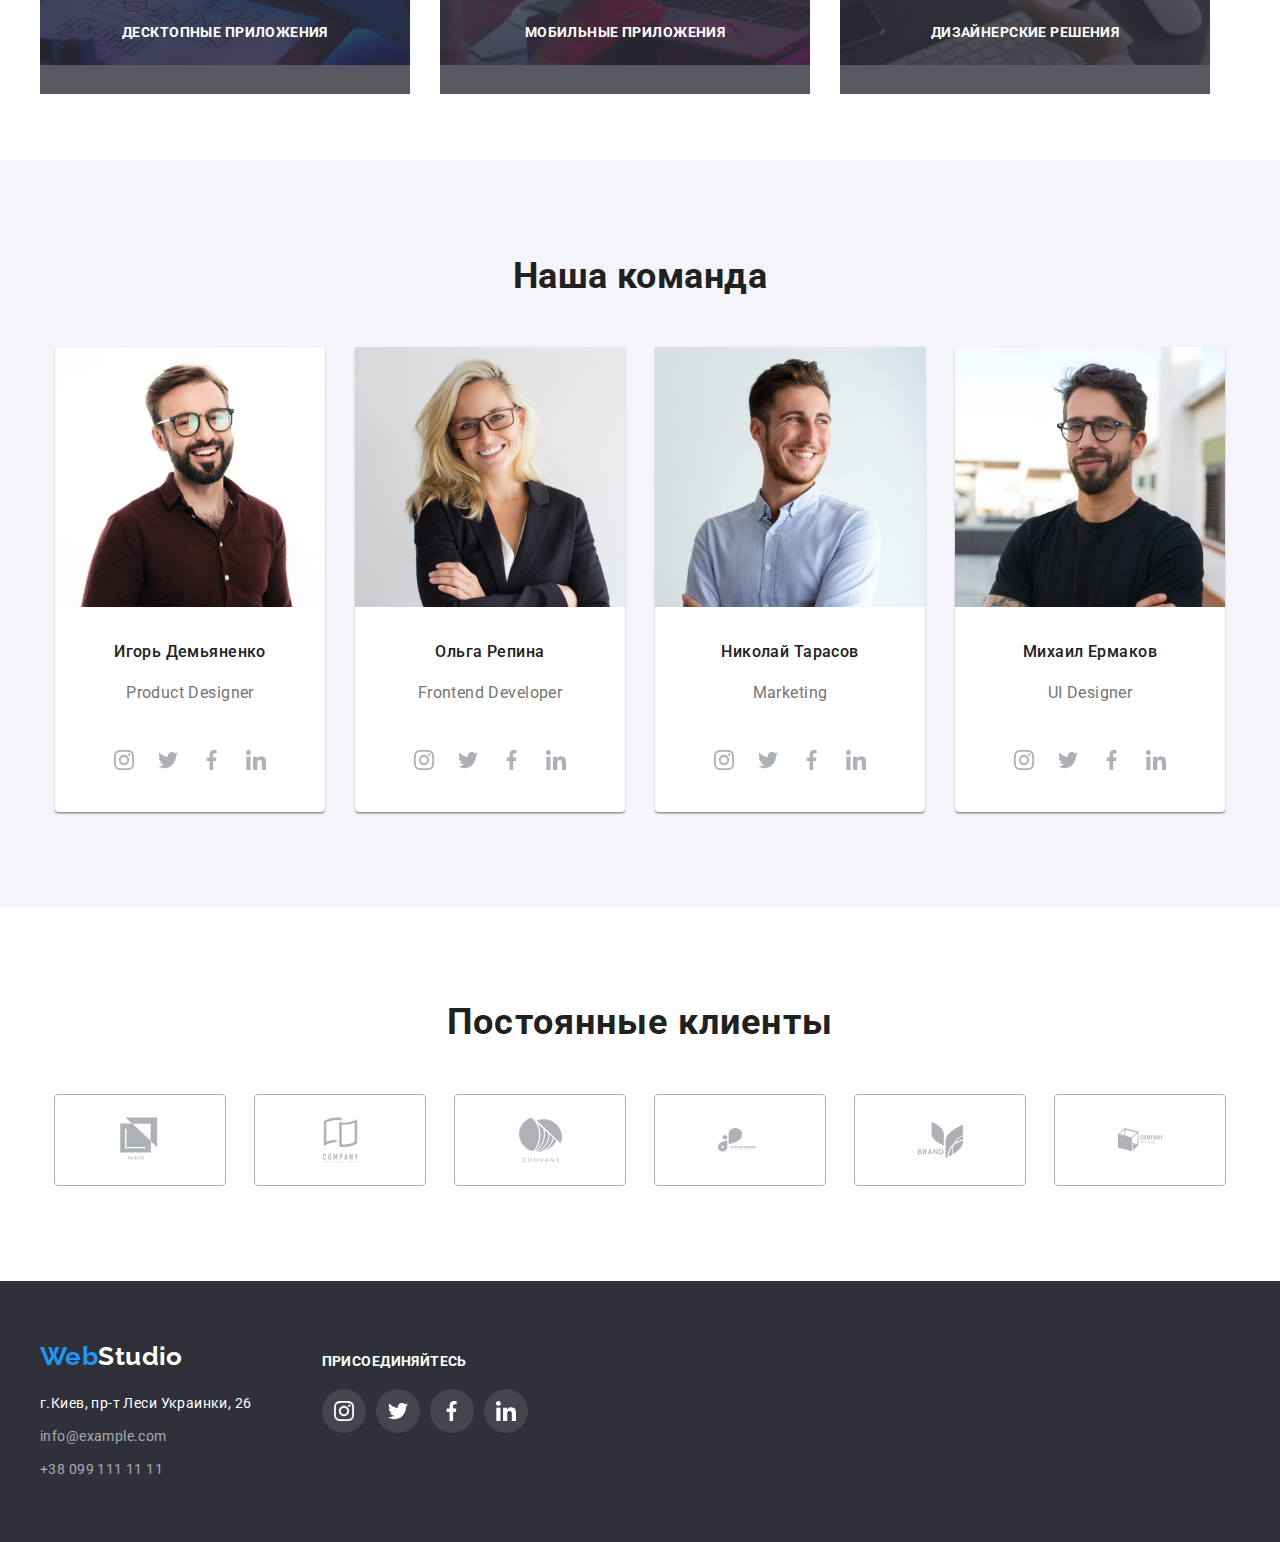
==== commit 77d0fe24: "current-link-done" ====
--- a/index.html
+++ b/index.html
@@ -402,13 +402,6 @@
           </button>
         </div>
     </div>
-    <!-- <div class="fixed">
-        <a href="#">
-            <svg width="100" height="100">
-                <use href="./images/sprite-main.svg#icon-diagram-3"></use>
-            </svg>
-        </a>
-    </div> -->
  </body>
  <script src="./js/modal.js"></script>
 </html>--- a/css/styles.css
+++ b/css/styles.css
@@ -7,7 +7,13 @@
 /* Сетка 1170*37 */
 
 /* ====================== Базовый сброс =============================*/
-h1,h2,h3,h4,h5,h6,p {
+h1,
+h2,
+h3,
+h4,
+h5,
+h6,
+p {
   margin: 0;
 }
 ul,ol {
@@ -24,6 +30,7 @@
 .address {
   font-style: normal;
 }
+
 /* ====================== Наследование =============================*/
 :root {
   --text-color: #212121;
@@ -41,7 +48,6 @@
   margin: 0;
 }
 /* ====================== Components ================================*/
-
 .container {
   margin: auto;
   width: 1200px;
@@ -67,6 +73,9 @@
 }
 .logo-white {
   color: #ffffff;
+}
+.navi-list .link.current {
+  color: var(--akcent-color);
 }
 .visually-hidden {
   position: absolute !important;
@@ -85,18 +94,7 @@
   background-image: url(./images/header-bg.png);
   background-color: #FFFFFF;
 }
-/* .fixed {
-  display: flex;
-  width: 100px;
-  height: 100px;
-  position: fixed;
-  top:80%;
-  left:90%;
-  outline: 1px solid var(--akcent-color);
-  box-shadow: 0px 1px 1px rgba(0, 0, 0, 0.12), 0px 4px 4px rgba(0, 0, 0, 0.06),
-    1px 4px 6px rgba(0, 0, 0, 0.16);
-  border-radius: 0px 0px 4px 4px;
-} */
+
 .header .container {
   display: flex;
   justify-content: space-between;
@@ -136,6 +134,19 @@
 .navi-list .link:hover,
 .navi-list .link:focus {
   color: var(--akcent-color);
+}
+.navi-list .link.current::after {
+  content: "";
+  position: absolute;
+  left: 0;
+  bottom: 0%;
+  margin-bottom: 0;
+  margin-top: 28px;
+
+  display: block;
+  width: 100%;
+  height: 4px;
+  background-color: #2196f3;
 }
 /* ====================== HEADER-CONTACT =====================================*/
 .header-contact {
@@ -290,11 +301,12 @@
   position: absolute;
   top: 77%;
   left: 0%;
+
   margin: 0;
   padding-top: 27px;
-
   width: 370px;
   height: 70px;
+
   font-weight: bold;
   font-size: 14px;
   line-height: 1.142;
@@ -508,9 +520,7 @@
   top: 0;
   left: 0;
   z-index: 10;
-  opacity: 1;
-  pointer-events:1;
-
+  
   width: 100%;
   height: 100%;
   background-color: rgba(0, 0, 0, 0.2);
